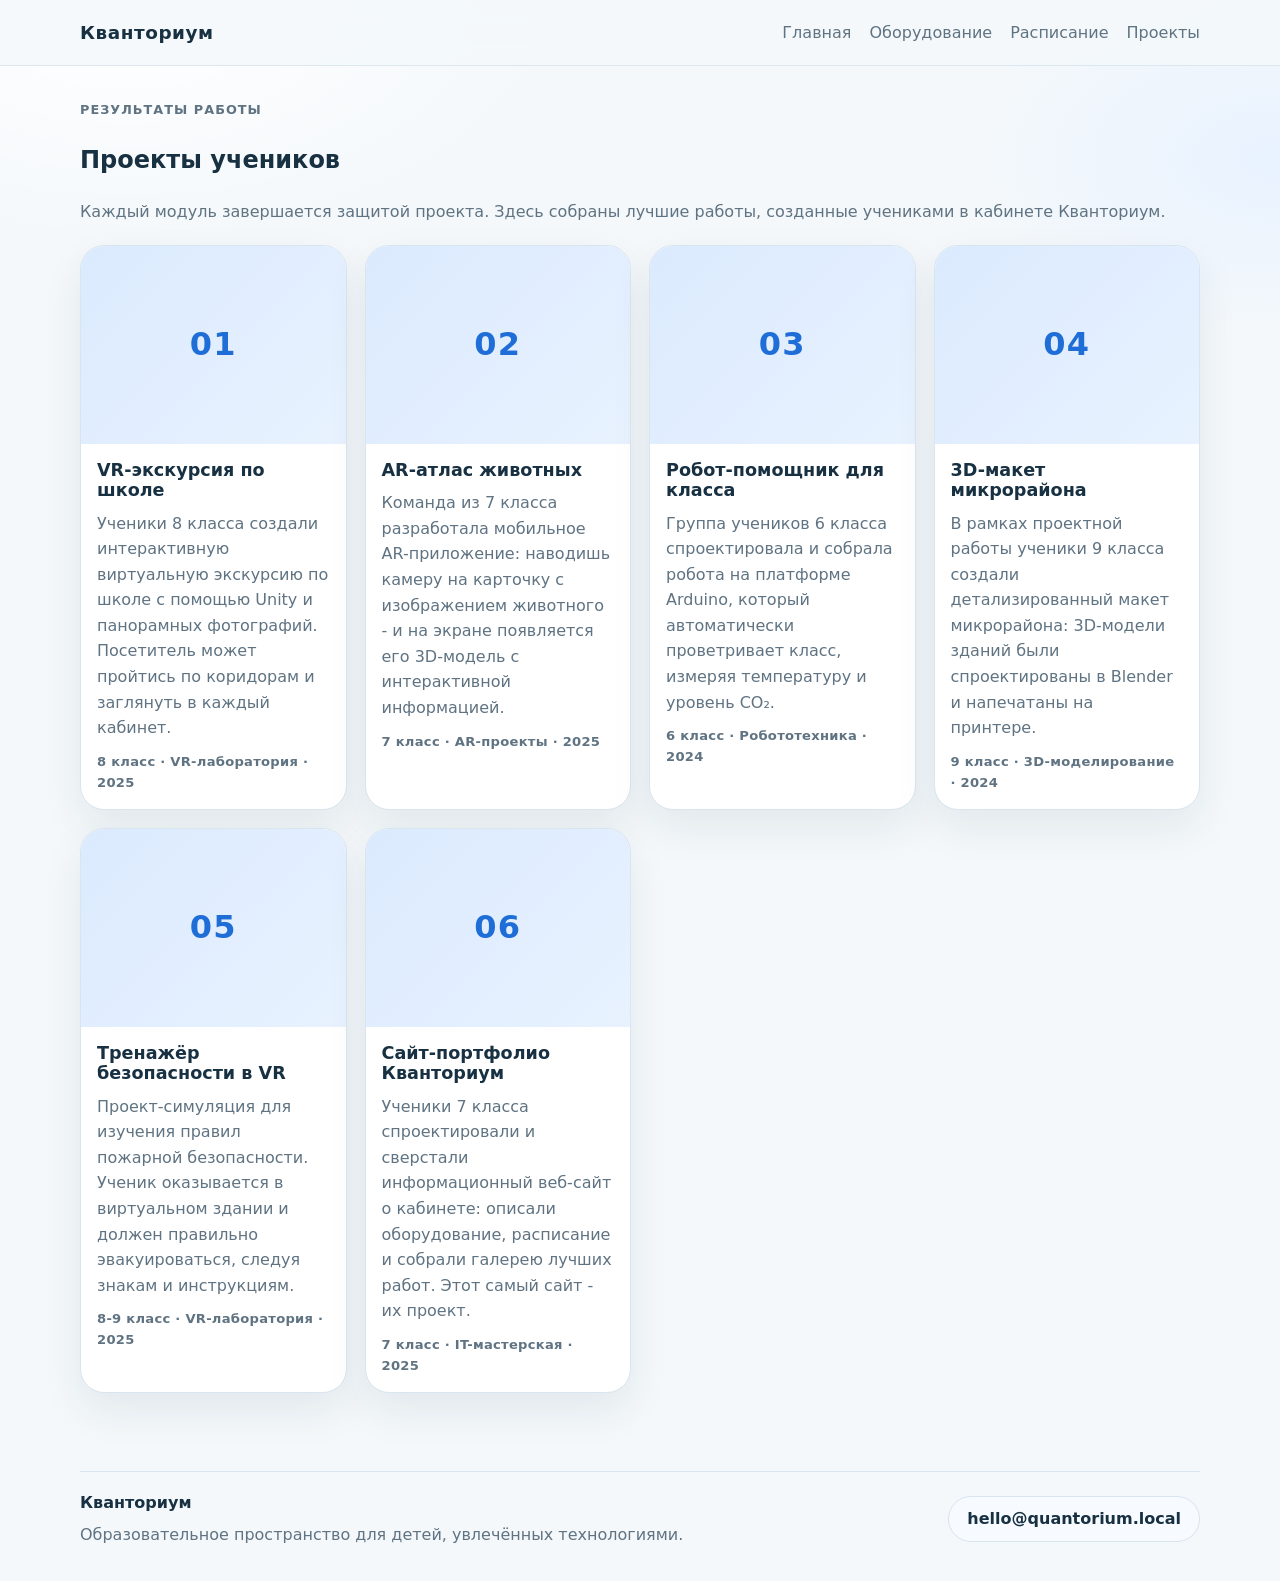
==== galereya.html @ ab0f0512 "Add files via upload" ====
<!doctype html>
<html lang="ru">
<head>
	<meta charset="utf-8">
	<meta name="viewport" content="width=device-width, initial-scale=1, viewport-fit=cover">
	<title>Проекты учеников - Кванториум</title>
	<meta name="description" content="Лучшие IT-проекты учеников Кванториум: VR-экскурсии, AR-приложения, робототехника и 3D-моделирование.">
	<link rel="stylesheet" href="style.css">
</head>
<body>
	<header class="site-header">
		<div class="container site-header__inner">
			<a class="brand" href="index.html">Кванториум</a>
			<nav class="site-nav" aria-label="Основная навигация">
				<a href="index.html">Главная</a>
				<a href="oborudovanie.html">Оборудование</a>
				<a href="raspisanie.html">Расписание</a>
				<a href="galereya.html">Проекты</a>
			</nav>
		</div>
	</header>

	<main id="main">
		<section class="section">
			<div class="container">
				<div class="section__heading">
					<p class="eyebrow">Результаты работы</p>
					<h1>Проекты учеников</h1>
					<p>Каждый модуль завершается защитой проекта. Здесь собраны лучшие работы, созданные учениками в кабинете Кванториум.</p>
				</div>

				<div class="card-grid">
					<article class="card">
						<div class="card__placeholder" aria-label="Скриншот проекта">01</div>
						<div class="card__body">
							<h3>VR-экскурсия по школе</h3>
							<p>Ученики 8 класса создали интерактивную виртуальную экскурсию по школе с помощью Unity и панорамных фотографий. Посетитель может пройтись по коридорам и заглянуть в каждый кабинет.</p>
							<p class="project-meta">8 класс · VR-лаборатория · 2025</p>
						</div>
					</article>

					<article class="card">
						<div class="card__placeholder" aria-label="Скриншот проекта">02</div>
						<div class="card__body">
							<h3>AR-атлас животных</h3>
							<p>Команда из 7 класса разработала мобильное AR-приложение: наводишь камеру на карточку с изображением животного - и на экране появляется его 3D-модель с интерактивной информацией.</p>
							<p class="project-meta">7 класс · AR-проекты · 2025</p>
						</div>
					</article>

					<article class="card">
						<div class="card__placeholder" aria-label="Скриншот проекта">03</div>
						<div class="card__body">
							<h3>Робот-помощник для класса</h3>
							<p>Группа учеников 6 класса спроектировала и собрала робота на платформе Arduino, который автоматически проветривает класс, измеряя температуру и уровень CO₂.</p>
							<p class="project-meta">6 класс · Робототехника · 2024</p>
						</div>
					</article>

					<article class="card">
						<div class="card__placeholder" aria-label="Скриншот проекта">04</div>
						<div class="card__body">
							<h3>3D-макет микрорайона</h3>
							<p>В рамках проектной работы ученики 9 класса создали детализированный макет микрорайона: 3D-модели зданий были спроектированы в Blender и напечатаны на принтере.</p>
							<p class="project-meta">9 класс · 3D-моделирование · 2024</p>
						</div>
					</article>

					<article class="card">
						<div class="card__placeholder" aria-label="Скриншот проекта">05</div>
						<div class="card__body">
							<h3>Тренажёр безопасности в VR</h3>
							<p>Проект-симуляция для изучения правил пожарной безопасности. Ученик оказывается в виртуальном здании и должен правильно эвакуироваться, следуя знакам и инструкциям.</p>
							<p class="project-meta">8-9 класс · VR-лаборатория · 2025</p>
						</div>
					</article>

					<article class="card">
						<div class="card__placeholder" aria-label="Скриншот проекта">06</div>
						<div class="card__body">
							<h3>Сайт-портфолио Кванториум</h3>
							<p>Ученики 7 класса спроектировали и сверстали информационный веб-сайт о кабинете: описали оборудование, расписание и собрали галерею лучших работ. Этот самый сайт - их проект.</p>
							<p class="project-meta">7 класс · IT-мастерская · 2025</p>
						</div>
					</article>
				</div>
			</div>
		</section>
	</main>

	<footer class="site-footer" id="contacts">
		<div class="container site-footer__inner">
			<div>
				<p class="site-footer__title">Кванториум</p>
				<p class="site-footer__text">Образовательное пространство для детей, увлечённых технологиями.</p>
			</div>
			<a class="button button--secondary" href="mailto:hello@quantorium.local">hello@quantorium.local</a>
		</div>
	</footer>
</body>
</html>
---- style.css ----
:root {
  --bg: #f4f8fb;
  --bg-accent: #e8f2ff;
  --surface: #ffffff;
  --surface-soft: #f7fbff;
  --text: #173042;
  --muted: #5f7382;
  --border: #d8e4ee;
  --accent: #2f80ed;
  --accent-strong: #1f6ed8;
  --accent-soft: #dbeafe;
  --shadow: 0 18px 42px rgba(23, 48, 66, 0.08);
  --radius: 24px;
}

* {
  box-sizing: border-box;
}

html {
  scroll-behavior: smooth;
}

body {
  margin: 0;
  color: var(--text);
  background:
    radial-gradient(900px 500px at 10% 0%, #ffffff 0%, transparent 50%),
    radial-gradient(700px 400px at 100% 10%, var(--bg-accent) 0%, transparent 45%),
    var(--bg);
  font-family: Inter, system-ui, -apple-system, BlinkMacSystemFont, "Segoe UI", sans-serif;
  line-height: 1.6;
}

img {
  display: block;
  max-width: 100%;
}

a {
  color: inherit;
}

.container {
  width: min(1120px, calc(100% - 32px));
  margin: 0 auto;
}

.site-header {
  position: sticky;
  top: 0;
  z-index: 10;
  background: rgba(244, 248, 251, 0.86);
  backdrop-filter: blur(14px);
  border-bottom: 1px solid rgba(216, 228, 238, 0.8);
}

.site-header__inner,
.site-footer__inner,
.hero__inner {
  display: flex;
  align-items: center;
  justify-content: space-between;
  gap: 24px;
}

.site-header__inner {
  padding: 18px 0;
}

.brand {
  text-decoration: none;
  font-size: 1.15rem;
  font-weight: 800;
  letter-spacing: 0.03em;
}

.site-nav {
  display: flex;
  flex-wrap: wrap;
  gap: 18px;
}

.site-nav a {
  text-decoration: none;
  color: var(--muted);
  font-weight: 500;
}

.site-nav a:hover,
.site-nav a:focus-visible {
  color: var(--text);
}

.hero {
  padding: 56px 0 28px;
}

.hero__content,
.hero__media {
  flex: 1;
}

.eyebrow,
.modal__eyebrow {
  margin: 0 0 12px;
  color: var(--accent-strong);
  font-weight: 700;
  text-transform: uppercase;
  letter-spacing: 0.08em;
  font-size: 0.8rem;
}

.hero h1,
.section__heading h2,
.card__body h3,
.modal h2 {
  margin: 0;
  line-height: 1.15;
}

.hero h1 {
  font-size: clamp(2.4rem, 5vw, 4.6rem);
  max-width: 12ch;
}

.hero__lead {
  margin: 18px 0 0;
  max-width: 60ch;
  font-size: 1.06rem;
  color: var(--muted);
}

.hero__actions,
.modal__actions {
  display: flex;
  flex-wrap: wrap;
  gap: 12px;
  margin-top: 26px;
}

.hero__media {
  margin: 0;
  background: var(--surface);
  border: 1px solid var(--border);
  border-radius: calc(var(--radius) + 8px);
  padding: 12px;
  box-shadow: var(--shadow);
}

.hero__media img,
.card img {
  width: 100%;
  border-radius: calc(var(--radius) - 10px);
  object-fit: cover;
}

.hero__media img {
  aspect-ratio: 4 / 3;
}

.section {
  padding: 24px 0 60px;
}

.section--soft {
  padding-top: 0;
}

.gallery-intro {
  display: flex;
  align-items: center;
  justify-content: space-between;
  gap: 20px;
  padding: 24px;
  background: linear-gradient(135deg, rgba(255,255,255,0.95), rgba(219,234,254,0.55));
  border: 1px solid var(--border);
  border-radius: calc(var(--radius) + 2px);
  box-shadow: var(--shadow);
}

.section__heading {
  margin-bottom: 20px;
}

.section__heading--compact {
  margin-bottom: 0;
}

.section__heading h2 {
  font-size: clamp(1.7rem, 3vw, 2.4rem);
}

.section__heading p {
  margin: 10px 0 0;
  color: var(--muted);
}

.card-grid {
  display: grid;
  grid-template-columns: repeat(auto-fit, minmax(220px, 1fr));
  gap: 18px;
}

.card {
  overflow: hidden;
  background: var(--surface);
  border: 1px solid var(--border);
  border-radius: var(--radius);
  box-shadow: var(--shadow);
}

.card img {
  aspect-ratio: 4 / 3;
}

.card__body {
  padding: 16px;
}

.card__body h3 {
  font-size: 1.1rem;
}

.card__body p {
  margin: 10px 0 0;
  color: var(--muted);
}

.site-footer {
  padding: 18px 0 34px;
}

.site-footer__inner {
  padding-top: 18px;
  border-top: 1px solid var(--border);
}

.site-footer__title {
  margin: 0;
  font-weight: 800;
}

.site-footer__text {
  margin: 6px 0 0;
  color: var(--muted);
}

.button {
  display: inline-flex;
  align-items: center;
  justify-content: center;
  min-height: 46px;
  padding: 0 18px;
  border-radius: 999px;
  text-decoration: none;
  font-weight: 700;
  border: 1px solid transparent;
  transition: transform 0.18s ease, background-color 0.18s ease, color 0.18s ease, border-color 0.18s ease;
}

.button:hover,
.button:focus-visible {
  transform: translateY(-1px);
}

.button--primary {
  color: #fff;
  background: var(--accent-strong);
  box-shadow: 0 10px 20px rgba(31, 110, 216, 0.2);
}

.button--primary:hover,
.button--primary:focus-visible {
  background: var(--accent);
}

.button--secondary {
  background: var(--surface-soft);
  border-color: var(--border);
  color: var(--text);
}

.button--secondary:hover,
.button--secondary:focus-visible {
  background: var(--accent-soft);
}

.modal {
  position: fixed;
  inset: 0;
  display: grid;
  place-items: center;
  padding: 24px;
  background: rgba(23, 48, 66, 0.5);
  opacity: 0;
  visibility: hidden;
  pointer-events: none;
  transition: opacity 0.2s ease, visibility 0.2s ease;
}

.modal:target {
  opacity: 1;
  visibility: visible;
  pointer-events: auto;
}

.modal__overlay {
  position: absolute;
  inset: 0;
}

.modal__dialog {
  position: relative;
  z-index: 1;
  width: min(92vw, 560px);
  background: var(--surface);
  border: 1px solid var(--border);
  border-radius: calc(var(--radius) + 6px);
  box-shadow: var(--shadow);
  padding: 28px;
}

.modal h2 {
  font-size: clamp(1.5rem, 2.6vw, 2rem);
}

.modal p {
  color: var(--muted);
}

.modal__list {
  margin: 18px 0 0;
  padding-left: 20px;
  color: var(--text);
}

.modal__list li + li {
  margin-top: 8px;
}

.modal__close {
  position: absolute;
  top: 12px;
  right: 12px;
  width: 38px;
  height: 38px;
  display: grid;
  place-items: center;
  border-radius: 999px;
  text-decoration: none;
  color: var(--muted);
  background: var(--surface-soft);
  border: 1px solid var(--border);
  font-size: 1.2rem;
}

.modal__close:hover,
.modal__close:focus-visible {
  color: var(--text);
  background: var(--accent-soft);
}

/* - Equipment & gallery placeholders - */

.card__placeholder {
  display: grid;
  place-items: center;
  aspect-ratio: 4 / 3;
  background: linear-gradient(135deg, var(--accent-soft), var(--bg-accent));
  color: var(--accent-strong);
  font-size: 2rem;
  font-weight: 800;
  letter-spacing: 0.04em;
  user-select: none;
}

.spec-list {
  margin: 14px 0 0;
  padding-left: 0;
  list-style: none;
}

.spec-list li {
  padding: 5px 0;
  font-size: 0.92rem;
  color: var(--muted);
  border-bottom: 1px solid var(--border);
}

.spec-list li:last-child {
  border-bottom: none;
}

/* - Schedule table - */

.table-wrapper {
  overflow-x: auto;
  border: 1px solid var(--border);
  border-radius: var(--radius);
  box-shadow: var(--shadow);
  background: var(--surface);
}

.schedule-table {
  width: 100%;
  border-collapse: collapse;
  font-size: 0.92rem;
}

.schedule-table th,
.schedule-table td {
  padding: 14px 16px;
  text-align: left;
  border-bottom: 1px solid var(--border);
}

.schedule-table thead th {
  background: var(--bg-accent);
  font-weight: 700;
  color: var(--text);
  white-space: nowrap;
}

.schedule-table tbody tr:last-child td {
  border-bottom: none;
}

.schedule-table tbody tr:hover {
  background: var(--surface-soft);
}

.badge {
  display: inline-block;
  margin-left: 6px;
  padding: 2px 8px;
  font-size: 0.75rem;
  font-weight: 600;
  color: var(--accent-strong);
  background: var(--accent-soft);
  border-radius: 999px;
  vertical-align: middle;
  white-space: nowrap;
}

/* - Safety rules - */

.card-grid--halves {
  grid-template-columns: repeat(auto-fit, minmax(340px, 1fr));
}

.rules-list {
  margin: 12px 0 0;
  padding-left: 22px;
  color: var(--muted);
}

.rules-list li {
  padding: 4px 0;
}

.rules-list li + li {
  margin-top: 4px;
}

/* - Project meta - */

.project-meta {
  margin-top: 10px;
  font-size: 0.82rem;
  font-weight: 600;
  color: var(--accent-strong);
  letter-spacing: 0.02em;
}

@media (max-width: 800px) {
  .site-header__inner,
  .site-footer__inner,
  .hero__inner,
  .gallery-intro {
    flex-direction: column;
    align-items: flex-start;
  }

  .hero {
    padding-top: 34px;
  }

  .hero h1 {
    max-width: none;
  }
}

@media (prefers-reduced-motion: reduce) {
  html {
    scroll-behavior: auto;
  }

  *,
  *::before,
  *::after {
    transition-duration: 0.01ms !important;
    animation-duration: 0.01ms !important;
  }
}
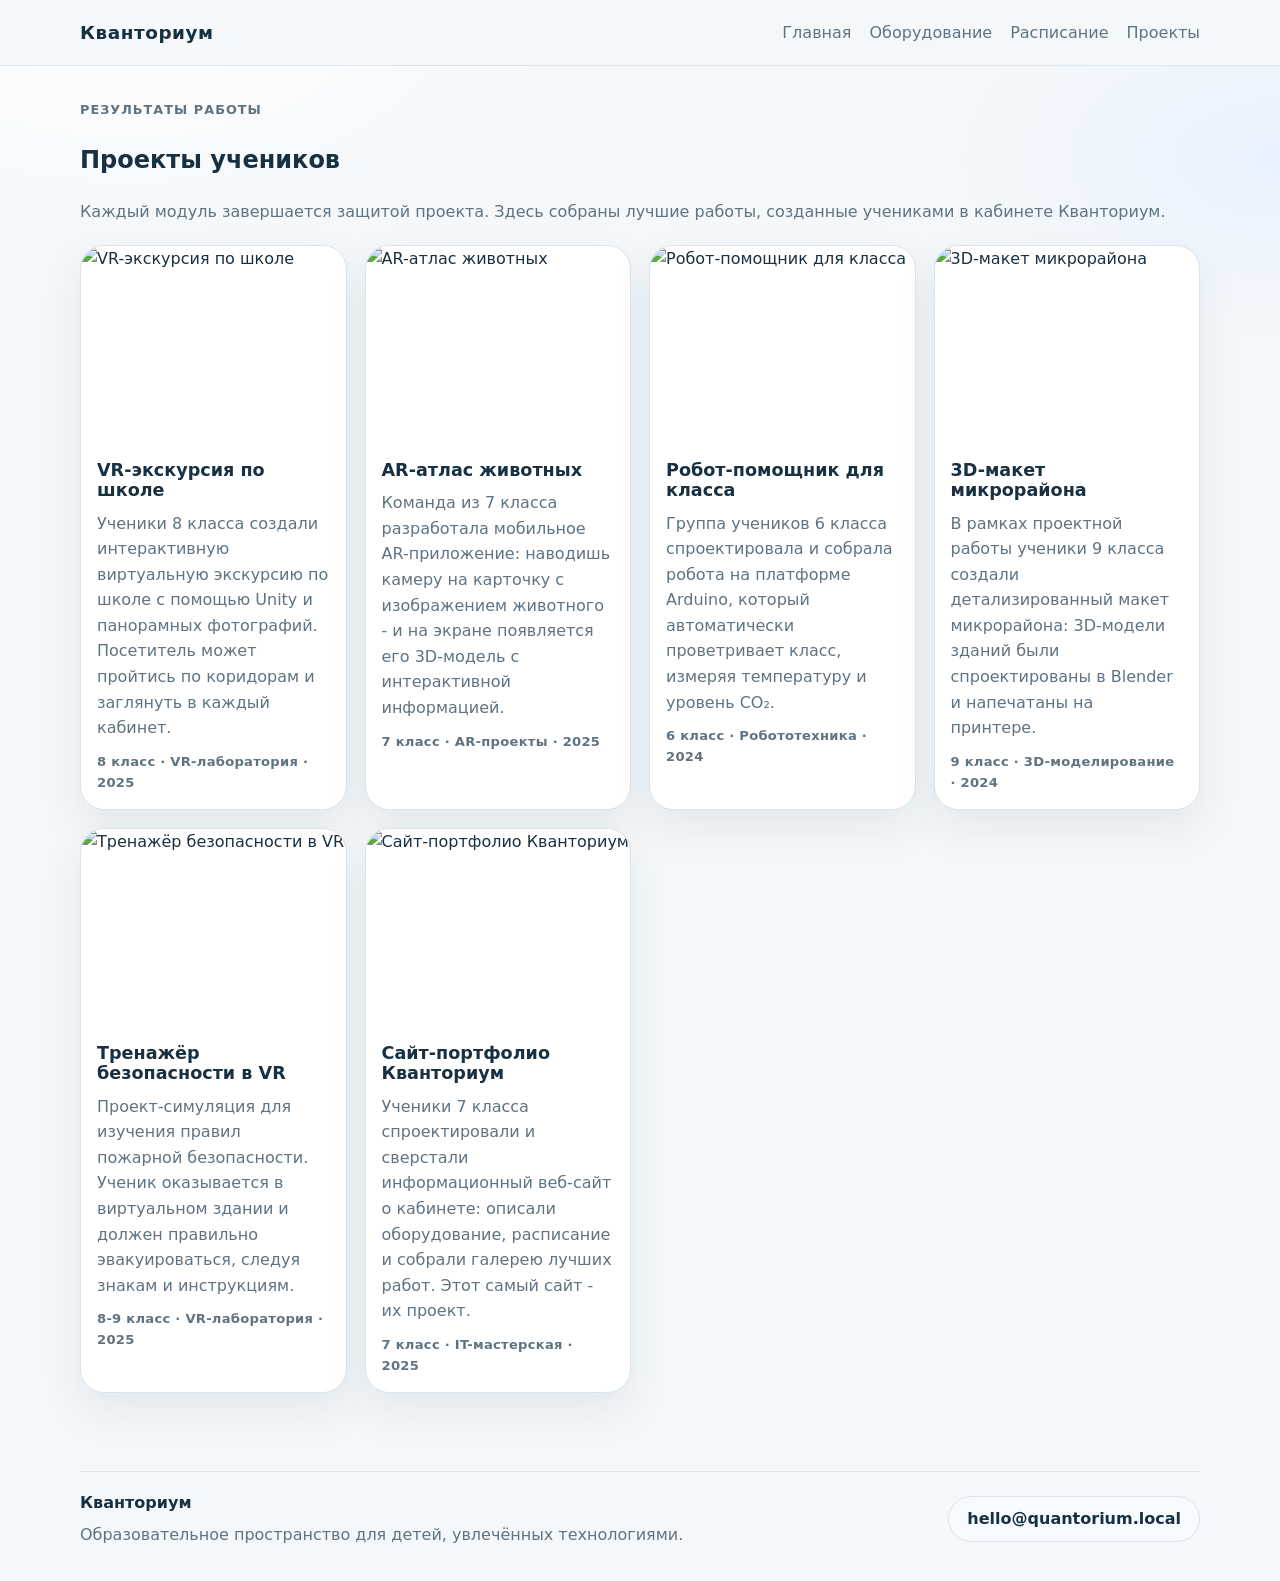
==== commit 4698c390: "Add files via upload" ====
--- a/galereya.html
+++ b/galereya.html
@@ -31,7 +31,7 @@
 
 				<div class="card-grid">
 					<article class="card">
-						<div class="card__placeholder" aria-label="Скриншот проекта">01</div>
+						<img src="assets/project01.jpg" alt="VR-экскурсия по школе" width="800" height="600">
 						<div class="card__body">
 							<h3>VR-экскурсия по школе</h3>
 							<p>Ученики 8 класса создали интерактивную виртуальную экскурсию по школе с помощью Unity и панорамных фотографий. Посетитель может пройтись по коридорам и заглянуть в каждый кабинет.</p>
@@ -40,7 +40,7 @@
 					</article>
 
 					<article class="card">
-						<div class="card__placeholder" aria-label="Скриншот проекта">02</div>
+						<img src="assets/project02.jpg" alt="AR-атлас животных" width="800" height="600">
 						<div class="card__body">
 							<h3>AR-атлас животных</h3>
 							<p>Команда из 7 класса разработала мобильное AR-приложение: наводишь камеру на карточку с изображением животного - и на экране появляется его 3D-модель с интерактивной информацией.</p>
@@ -49,7 +49,7 @@
 					</article>
 
 					<article class="card">
-						<div class="card__placeholder" aria-label="Скриншот проекта">03</div>
+						<img src="assets/project03.jpg" alt="Робот-помощник для класса" width="800" height="600">
 						<div class="card__body">
 							<h3>Робот-помощник для класса</h3>
 							<p>Группа учеников 6 класса спроектировала и собрала робота на платформе Arduino, который автоматически проветривает класс, измеряя температуру и уровень CO₂.</p>
@@ -58,7 +58,7 @@
 					</article>
 
 					<article class="card">
-						<div class="card__placeholder" aria-label="Скриншот проекта">04</div>
+						<img src="assets/project04.jpg" alt="3D-макет микрорайона" width="800" height="600">
 						<div class="card__body">
 							<h3>3D-макет микрорайона</h3>
 							<p>В рамках проектной работы ученики 9 класса создали детализированный макет микрорайона: 3D-модели зданий были спроектированы в Blender и напечатаны на принтере.</p>
@@ -67,7 +67,7 @@
 					</article>
 
 					<article class="card">
-						<div class="card__placeholder" aria-label="Скриншот проекта">05</div>
+						<img src="assets/project05.jpg" alt="Тренажёр безопасности в VR" width="800" height="600">
 						<div class="card__body">
 							<h3>Тренажёр безопасности в VR</h3>
 							<p>Проект-симуляция для изучения правил пожарной безопасности. Ученик оказывается в виртуальном здании и должен правильно эвакуироваться, следуя знакам и инструкциям.</p>
@@ -76,7 +76,7 @@
 					</article>
 
 					<article class="card">
-						<div class="card__placeholder" aria-label="Скриншот проекта">06</div>
+						<img src="assets/project06.jpg" alt="Сайт-портфолио Кванториум" width="800" height="600">
 						<div class="card__body">
 							<h3>Сайт-портфолио Кванториум</h3>
 							<p>Ученики 7 класса спроектировали и сверстали информационный веб-сайт о кабинете: описали оборудование, расписание и собрали галерею лучших работ. Этот самый сайт - их проект.</p>
--- a/style.css
+++ b/style.css
@@ -148,15 +148,20 @@
   box-shadow: var(--shadow);
 }
 
-.hero__media img,
-.card img {
+.hero__media img {
   width: 100%;
   border-radius: calc(var(--radius) - 10px);
   object-fit: cover;
-}
-
-.hero__media img {
   aspect-ratio: 4 / 3;
+}
+
+.card img {
+  display: block;
+  width: 100%;
+  height: auto;
+  aspect-ratio: 4 / 3;
+  object-fit: cover;
+  border-radius: 0;
 }
 
 .section {
@@ -208,10 +213,6 @@
   border: 1px solid var(--border);
   border-radius: var(--radius);
   box-shadow: var(--shadow);
-}
-
-.card img {
-  aspect-ratio: 4 / 3;
 }
 
 .card__body {
